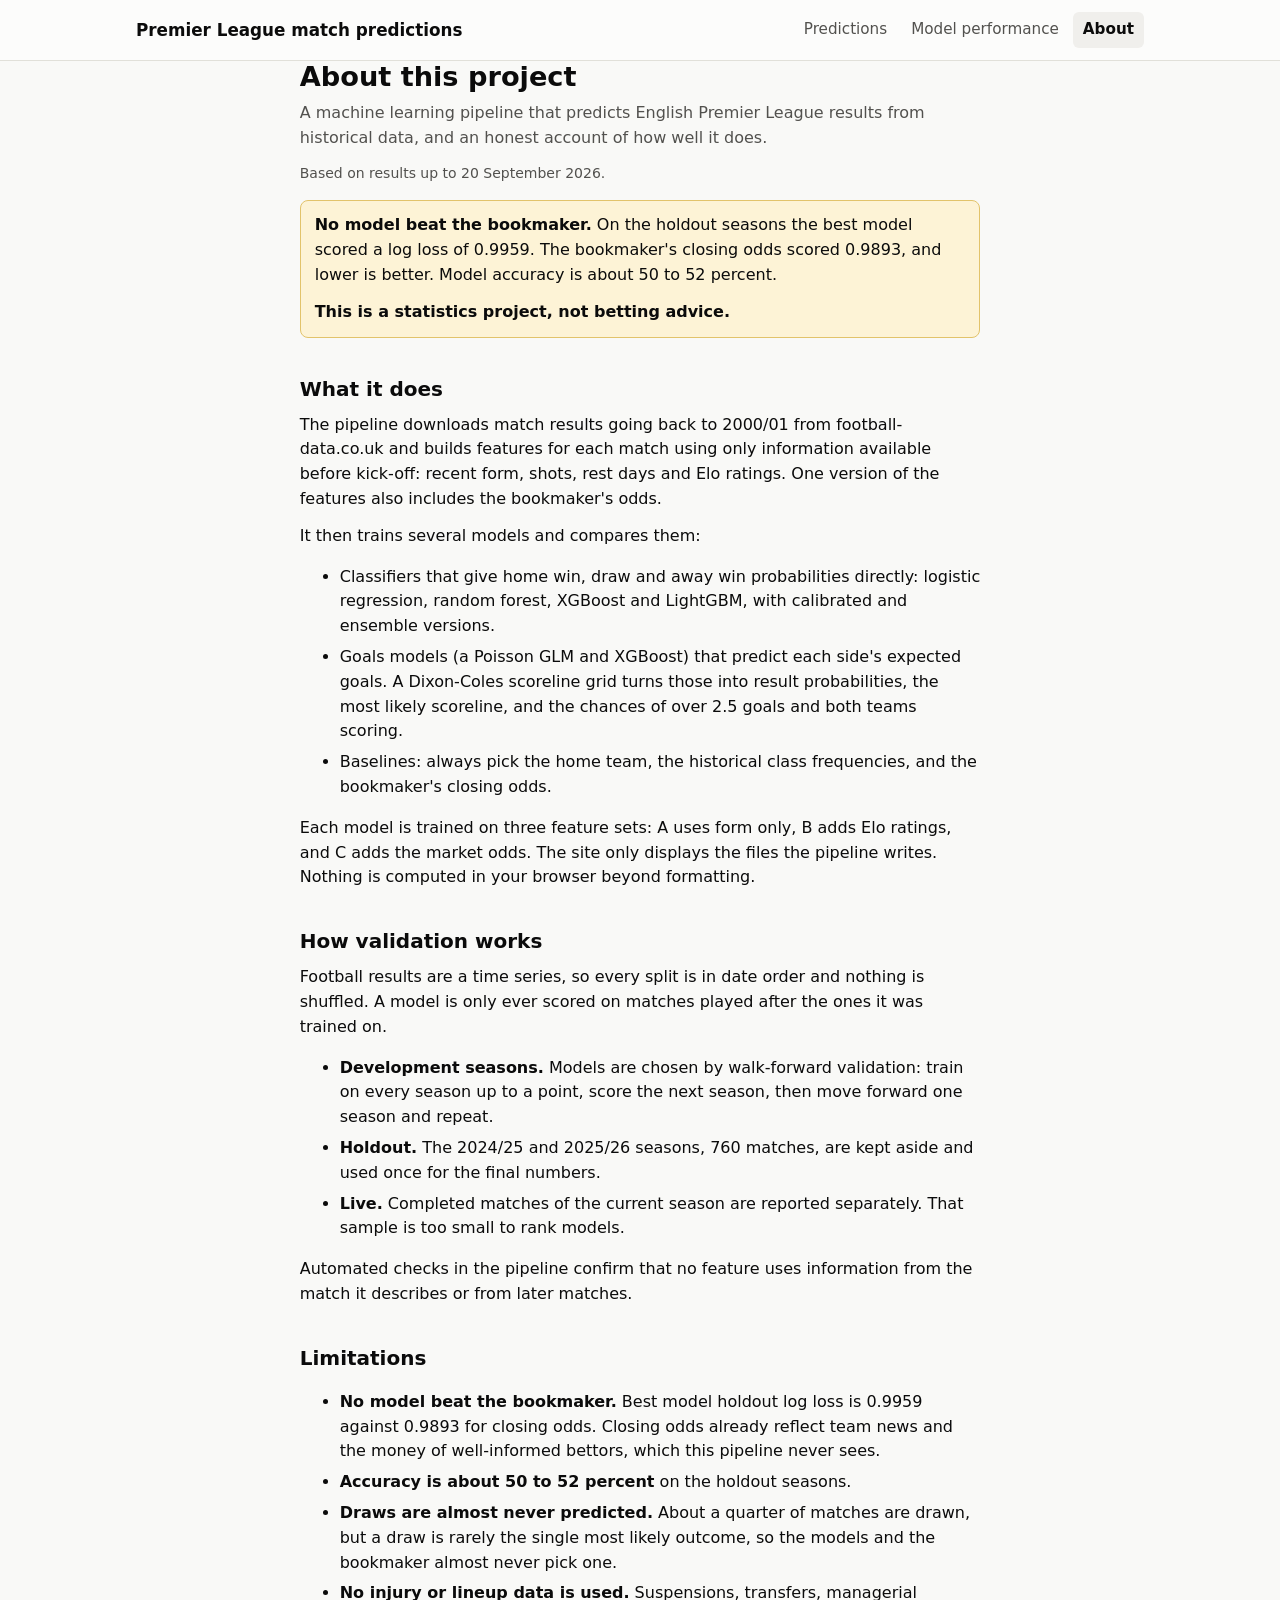
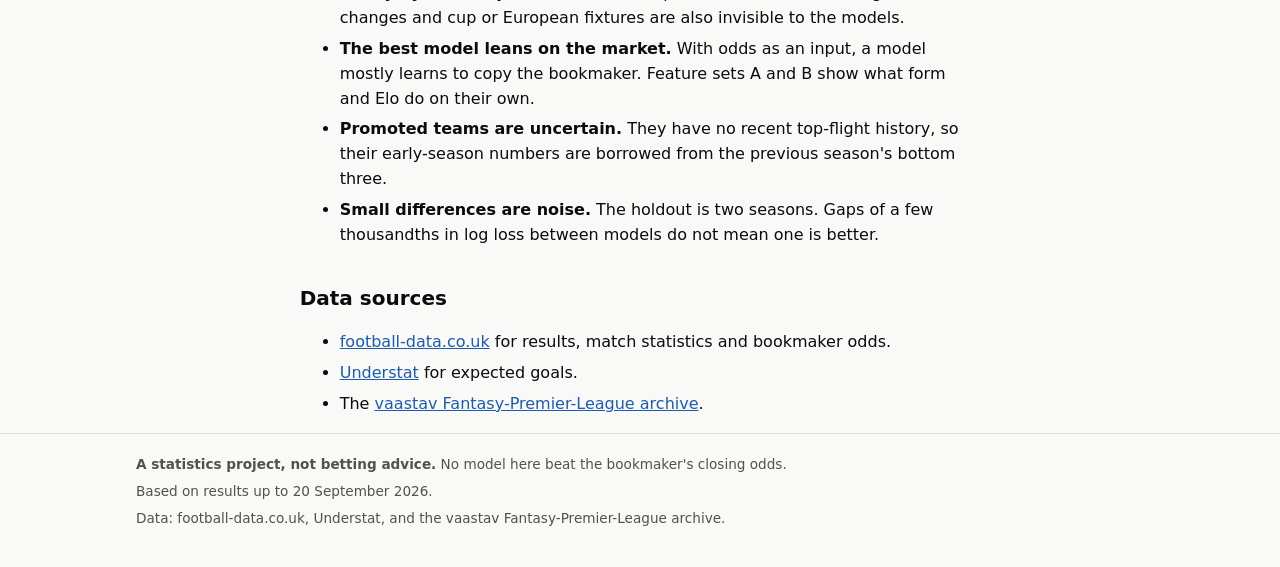
==== docs/about.html @ a0aacb61 "the web pages" ====
<!doctype html>
<html lang="en">
<head>
  <meta charset="utf-8">
  <meta name="viewport" content="width=device-width, initial-scale=1">
  <title>About · Premier League match predictions</title>
  <meta name="description" content="What the project does, how it was validated, and its limitations.">
  <link rel="stylesheet" href="css/style.css">
</head>
<body>
  <header class="site-header" id="site-header"></header>
  <main class="wrap prose">
    <h1>About this project</h1>
    <p class="lede">A machine learning pipeline that predicts English Premier League results from
      historical data, and an honest account of how well it does.</p>
    <p class="small" data-trained-through></p>

    <div class="notice">
      <p><strong>No model beat the bookmaker.</strong> On the holdout seasons the best model scored a log
        loss of 0.9959. The bookmaker's closing odds scored 0.9893, and lower is better. Model accuracy is
        about 50 to 52 percent.</p>
      <p><strong>This is a statistics project, not betting advice.</strong></p>
    </div>

    <h2>What it does</h2>
    <p>The pipeline downloads match results going back to 2000/01 from football-data.co.uk and builds
      features for each match using only information available before kick-off: recent form, shots,
      rest days and Elo ratings. One version of the features also includes the bookmaker's odds.</p>
    <p>It then trains several models and compares them:</p>
    <ul>
      <li>Classifiers that give home win, draw and away win probabilities directly: logistic regression,
        random forest, XGBoost and LightGBM, with calibrated and ensemble versions.</li>
      <li>Goals models (a Poisson GLM and XGBoost) that predict each side's expected goals. A
        Dixon-Coles scoreline grid turns those into result probabilities, the most likely scoreline,
        and the chances of over 2.5 goals and both teams scoring.</li>
      <li>Baselines: always pick the home team, the historical class frequencies, and the bookmaker's
        closing odds.</li>
    </ul>
    <p>Each model is trained on three feature sets: A uses form only, B adds Elo ratings, and C adds
      the market odds. The site only displays the files the pipeline writes. Nothing is computed in
      your browser beyond formatting.</p>

    <h2>How validation works</h2>
    <p>Football results are a time series, so every split is in date order and nothing is shuffled.
      A model is only ever scored on matches played after the ones it was trained on.</p>
    <ul>
      <li><strong>Development seasons.</strong> Models are chosen by walk-forward validation: train on
        every season up to a point, score the next season, then move forward one season and repeat.</li>
      <li><strong>Holdout.</strong> The 2024/25 and 2025/26 seasons, 760 matches, are kept aside and
        used once for the final numbers.</li>
      <li><strong>Live.</strong> Completed matches of the current season are reported separately.
        That sample is too small to rank models.</li>
    </ul>
    <p>Automated checks in the pipeline confirm that no feature uses information from the match it
      describes or from later matches.</p>

    <h2>Limitations</h2>
    <ul>
      <li><strong>No model beat the bookmaker.</strong> Best model holdout log loss is 0.9959 against
        0.9893 for closing odds. Closing odds already reflect team news and the money of well-informed
        bettors, which this pipeline never sees.</li>
      <li><strong>Accuracy is about 50 to 52 percent</strong> on the holdout seasons.</li>
      <li><strong>Draws are almost never predicted.</strong> About a quarter of matches are drawn, but
        a draw is rarely the single most likely outcome, so the models and the bookmaker almost never
        pick one.</li>
      <li><strong>No injury or lineup data is used.</strong> Suspensions, transfers, managerial
        changes and cup or European fixtures are also invisible to the models.</li>
      <li><strong>The best model leans on the market.</strong> With odds as an input, a model mostly
        learns to copy the bookmaker. Feature sets A and B show what form and Elo do on their own.</li>
      <li><strong>Promoted teams are uncertain.</strong> They have no recent top-flight history, so
        their early-season numbers are borrowed from the previous season's bottom three.</li>
      <li><strong>Small differences are noise.</strong> The holdout is two seasons. Gaps of a few
        thousandths in log loss between models do not mean one is better.</li>
    </ul>

    <h2>Data sources</h2>
    <ul>
      <li><a href="https://www.football-data.co.uk/">football-data.co.uk</a> for results, match
        statistics and bookmaker odds.</li>
      <li><a href="https://understat.com/">Understat</a> for expected goals.</li>
      <li>The <a href="https://github.com/vaastav/Fantasy-Premier-League">vaastav Fantasy-Premier-League
        archive</a>.</li>
    </ul>
  </main>
  <footer class="site-footer" id="site-footer"></footer>
  <script src="js/common.js"></script>
  <script>renderChrome("about.html");</script>
</body>
</html>
---- docs/css/style.css ----
:root {
  --page: #f9f9f7;
  --surface: #fcfcfb;
  --surface-2: #f0efec;
  --text: #0b0b0b;
  --text-2: #52514e;
  --muted: #6f6d68;
  --line: #e1e0d9;
  --axis: #c3c2b7;
  --link: #1c5cab;
  --home: #2a78d6;
  --draw: #a9a79f;
  --away: #eb6834;
  --set-a: #2a78d6;
  --set-b: #eb6834;
  --set-c: #1baf7a;
  --bench-bg: #fdf3d6;
  --bench-line: #b07a00;
  --notice-bg: #fdf3d6;
  --notice-line: #e2c36b;
}

@media (prefers-color-scheme: dark) {
  :root {
    --page: #0d0d0d;
    --surface: #1a1a19;
    --surface-2: #262624;
    --text: #f0efec;
    --text-2: #c3c2b7;
    --muted: #9c9a93;
    --line: #2c2c2a;
    --axis: #4a4a46;
    --link: #86b6ef;
    --home: #3987e5;
    --draw: #6b6a65;
    --away: #d95926;
    --set-a: #3987e5;
    --set-b: #d95926;
    --set-c: #199e70;
    --bench-bg: #33290d;
    --bench-line: #e0a82a;
    --notice-bg: #2b2410;
    --notice-line: #6b5518;
  }
}

* { box-sizing: border-box; }

html { color-scheme: light dark; }

body {
  margin: 0;
  background: var(--page);
  color: var(--text);
  font: 16px/1.55 system-ui, -apple-system, "Segoe UI", Roboto, Helvetica, Arial, sans-serif;
}

a { color: var(--link); }

.wrap { max-width: 1040px; margin: 0 auto; padding: 0 16px; }

/* Header and navigation */
.site-header { background: var(--surface); border-bottom: 1px solid var(--line); }
.site-header .wrap {
  display: flex; flex-wrap: wrap; align-items: center;
  justify-content: space-between; gap: 4px 24px; padding-top: 12px; padding-bottom: 12px;
}
.brand { font-weight: 700; font-size: 1.05rem; color: var(--text); text-decoration: none; }
nav { display: flex; gap: 4px; flex-wrap: wrap; }
nav a {
  padding: 6px 10px; border-radius: 6px; color: var(--text-2);
  text-decoration: none; font-size: 0.95rem;
}
nav a:hover { background: var(--surface-2); color: var(--text); }
nav a[aria-current="page"] { background: var(--surface-2); color: var(--text); font-weight: 600; }

main { padding: 24px 0 48px; }
h1 { font-size: 1.7rem; line-height: 1.2; margin: 0 0 8px; }
h2 { font-size: 1.25rem; margin: 36px 0 8px; }
h3 { font-size: 1.05rem; margin: 24px 0 6px; }
p { margin: 0 0 12px; }
.lede { color: var(--text-2); max-width: 70ch; }
.prose { max-width: 70ch; }
.prose li { margin-bottom: 6px; }
.small { font-size: 0.875rem; color: var(--text-2); }
.num { font-variant-numeric: tabular-nums; }

.notice {
  background: var(--notice-bg); border: 1px solid var(--notice-line);
  border-radius: 8px; padding: 12px 14px; margin: 16px 0; max-width: 80ch;
}
.notice p:last-child { margin-bottom: 0; }

.error {
  border: 1px solid var(--away); border-radius: 8px; padding: 12px 14px;
  background: var(--surface); margin: 16px 0;
}

/* Fixture cards */
.day { font-size: 1rem; color: var(--text-2); margin: 28px 0 10px; font-weight: 600; }
.fixtures { display: grid; grid-template-columns: repeat(auto-fill, minmax(320px, 1fr)); gap: 14px; }
.card {
  background: var(--surface); border: 1px solid var(--line);
  border-radius: 10px; padding: 16px; min-width: 0;
}
.teams {
  display: grid; grid-template-columns: 1fr auto 1fr; gap: 8px;
  align-items: baseline; margin-bottom: 14px;
}
.team { font-weight: 700; font-size: 1.1rem; color: var(--text); overflow-wrap: anywhere; }
.team.away { text-align: right; }
.team .side { display: block; font-weight: 400; font-size: 0.75rem; color: var(--muted); }
.vs { color: var(--muted); font-size: 0.85rem; }

.prob { margin-bottom: 10px; }
.prob-head {
  display: flex; justify-content: space-between; align-items: baseline;
  font-size: 0.8rem; color: var(--text-2); margin-bottom: 4px;
}
.prob-nums {
  display: grid; grid-template-columns: repeat(3, 1fr);
  font-variant-numeric: tabular-nums; margin-bottom: 4px; color: var(--text);
}
.prob-nums span:nth-child(2) { text-align: center; }
.prob-nums span:nth-child(3) { text-align: right; }
.prob-nums b { font-size: 1.05rem; }
.prob-nums small { color: var(--muted); font-size: 0.75rem; margin-right: 4px; }
.prob.market .prob-nums b { font-size: 0.9rem; font-weight: 500; color: var(--text-2); }
.bar { display: flex; gap: 2px; height: 14px; }
.prob.market .bar { height: 6px; }
.bar i { display: block; min-width: 2px; border-radius: 3px; }
.bar .h { background: var(--home); }
.bar .d { background: var(--draw); }
.bar .a { background: var(--away); }
.gap { font-size: 0.85rem; color: var(--text-2); margin: 0 0 12px; }
.gap strong { color: var(--text); }

.stats {
  display: grid; grid-template-columns: repeat(2, 1fr); gap: 10px 8px;
  border-top: 1px solid var(--line); padding-top: 12px; margin: 0;
}
.stats div { min-width: 0; }
.stats dt { font-size: 0.72rem; color: var(--muted); }
.stats dd { margin: 0; white-space: nowrap; font-weight: 600; font-variant-numeric: tabular-nums; color: var(--text); }

.legend { display: flex; flex-wrap: wrap; gap: 6px 16px; font-size: 0.85rem; color: var(--text-2); margin: 12px 0; }
.legend span { display: inline-flex; align-items: center; gap: 6px; }
.swatch { width: 12px; height: 12px; border-radius: 3px; display: inline-block; }
.swatch.dot { border-radius: 50%; }
.swatch.rule { width: 2px; height: 14px; border-radius: 0; background: var(--bench-line); }

/* Headline tiles */
.tiles { display: grid; grid-template-columns: repeat(auto-fit, minmax(190px, 1fr)); gap: 12px; margin: 16px 0; }
.tile { background: var(--surface); border: 1px solid var(--line); border-radius: 10px; padding: 14px; }
.tile .label { font-size: 0.8rem; color: var(--text-2); }
.tile .value { font-size: 1.7rem; font-weight: 700; font-variant-numeric: tabular-nums; color: var(--text); }
.tile .sub { font-size: 0.8rem; color: var(--muted); }

/* Chart */
.panel { background: var(--surface); border: 1px solid var(--line); border-radius: 10px; padding: 16px; position: relative; }
#chart svg { display: block; width: 100%; height: auto; overflow: visible; }
#chart text { font-family: inherit; }
.tooltip {
  position: absolute; pointer-events: none; z-index: 5; display: none;
  background: var(--text); color: var(--page); padding: 6px 9px; border-radius: 6px;
  font-size: 0.8rem; line-height: 1.35; max-width: 240px;
}

/* Tables */
.controls { display: flex; flex-wrap: wrap; gap: 8px 16px; align-items: center; margin: 12px 0; font-size: 0.9rem; }
select {
  font: inherit; padding: 6px 8px; border-radius: 6px;
  border: 1px solid var(--axis); background: var(--surface); color: var(--text);
}
.table-scroll { overflow-x: auto; background: var(--surface); border: 1px solid var(--line); border-radius: 10px; }
table { border-collapse: collapse; width: 100%; font-size: 0.875rem; }
th, td { padding: 8px 10px; text-align: left; border-bottom: 1px solid var(--line); white-space: nowrap; color: var(--text); }
td.n, th.n { text-align: right; font-variant-numeric: tabular-nums; }
td.note { white-space: normal; min-width: 220px; color: var(--text-2); }
td.blank { color: var(--muted); }
thead th { background: var(--surface-2); font-weight: 600; position: sticky; top: 0; }
thead th button {
  font: inherit; font-weight: 600; color: inherit; background: none; border: 0;
  padding: 0; cursor: pointer; white-space: nowrap;
}
thead th button:hover { text-decoration: underline; }
thead th button .arrow { color: var(--muted); display: inline-block; width: 1em; }
tbody tr:last-child td { border-bottom: 0; }
tr.benchmark td { background: var(--bench-bg); font-weight: 600; }
tr.benchmark td:first-child { box-shadow: inset 3px 0 0 var(--bench-line); }
.tag {
  display: inline-block; font-size: 0.7rem; font-weight: 600; padding: 1px 6px; margin-left: 6px;
  border: 1px solid var(--bench-line); border-radius: 10px; color: var(--text); vertical-align: middle;
}
.set { display: inline-flex; align-items: center; gap: 6px; }

.site-footer { border-top: 1px solid var(--line); padding: 20px 0 32px; color: var(--text-2); font-size: 0.85rem; }
.site-footer p { margin-bottom: 6px; }

@media (max-width: 420px) {
  .fixtures { grid-template-columns: 1fr; }
  h1 { font-size: 1.4rem; }
}
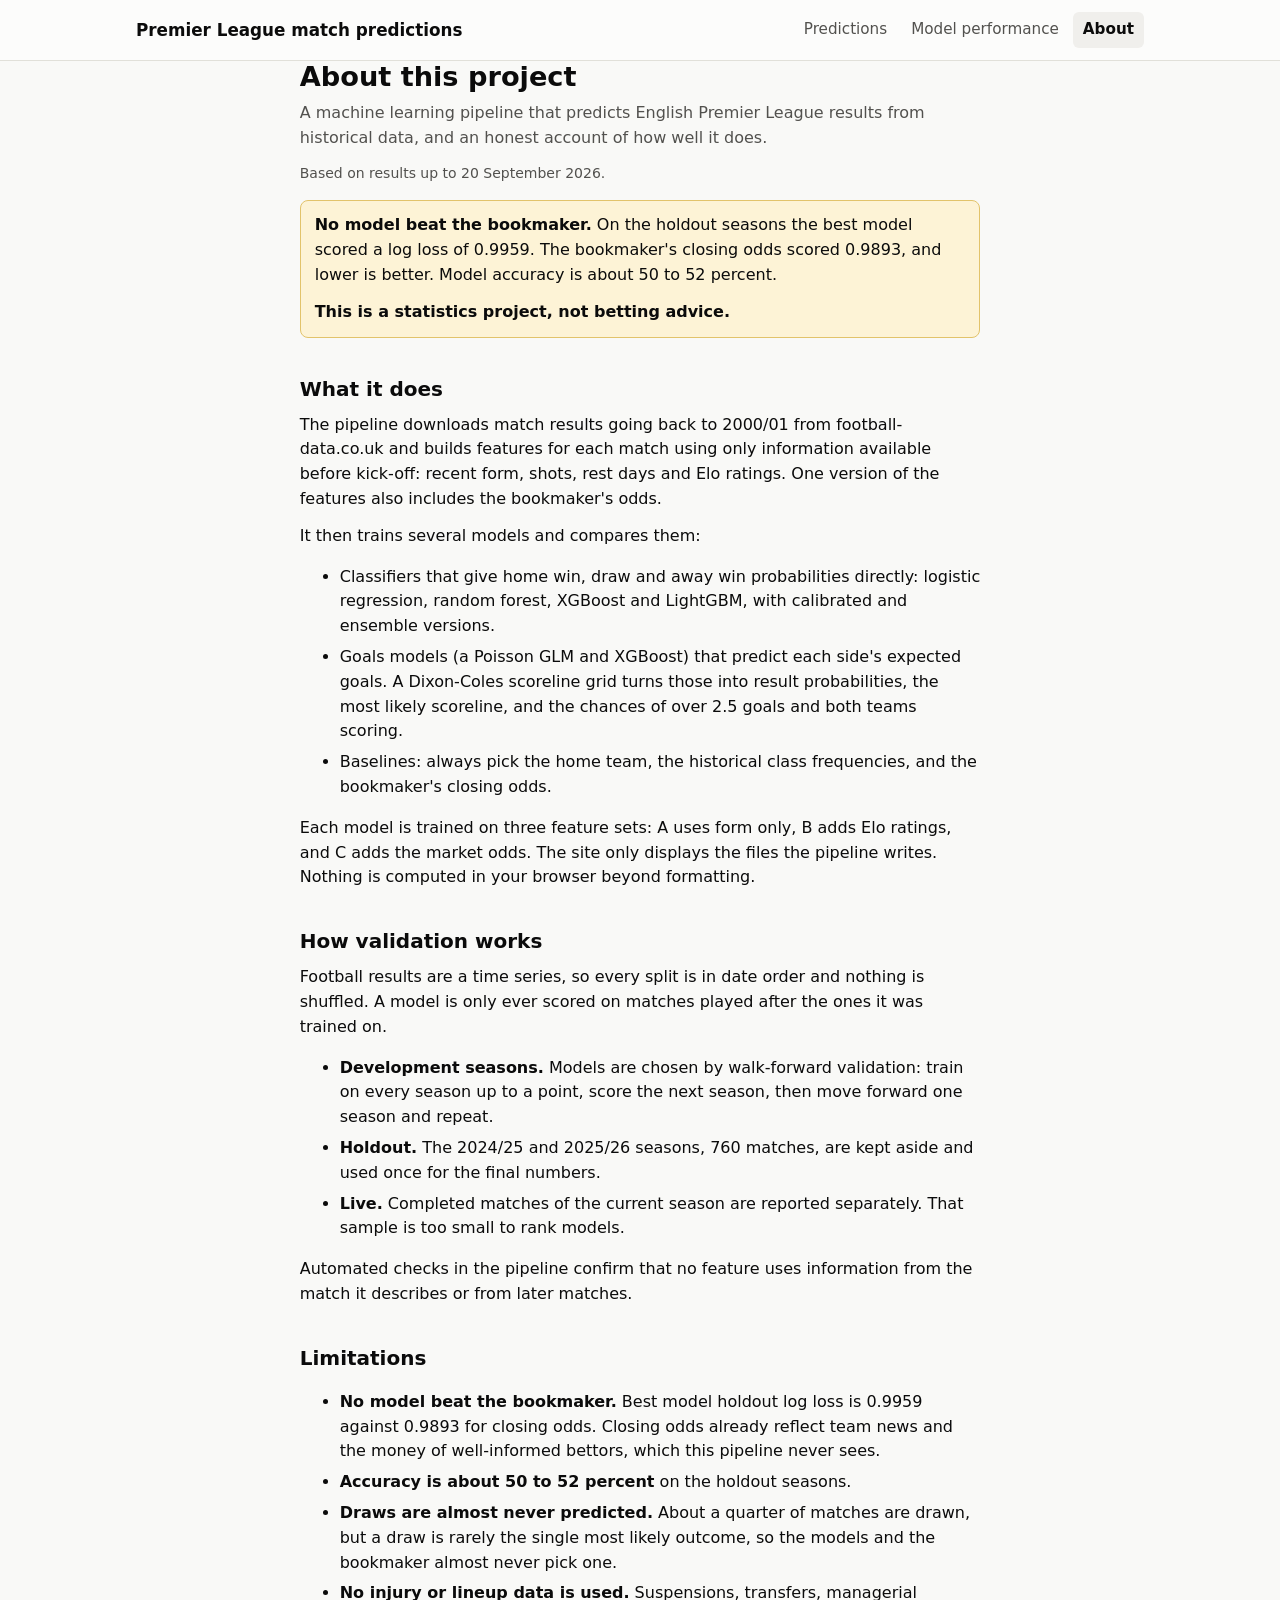
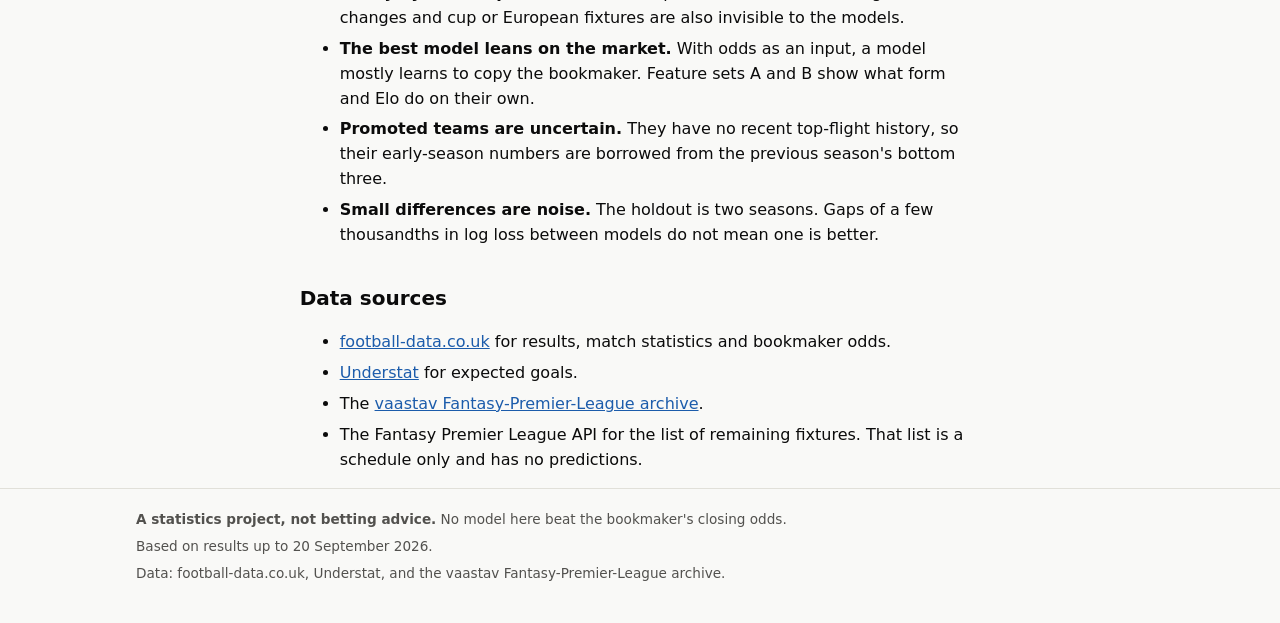
==== commit 6d6e7639: "more work done" ====
--- a/docs/about.html
+++ b/docs/about.html
@@ -80,6 +80,8 @@
       <li><a href="https://understat.com/">Understat</a> for expected goals.</li>
       <li>The <a href="https://github.com/vaastav/Fantasy-Premier-League">vaastav Fantasy-Premier-League
         archive</a>.</li>
+      <li>The Fantasy Premier League API for the list of remaining fixtures. That list is a schedule
+        only and has no predictions.</li>
     </ul>
   </main>
   <footer class="site-footer" id="site-footer"></footer>
--- a/docs/css/style.css
+++ b/docs/css/style.css
@@ -201,3 +201,23 @@
   .fixtures { grid-template-columns: 1fr; }
   h1 { font-size: 1.4rem; }
 }
+
+/* Remaining fixtures */
+.week { background: var(--surface); border: 1px solid var(--line); border-radius: 10px; margin-bottom: 8px; }
+.week summary {
+  display: flex; flex-wrap: wrap; justify-content: space-between; gap: 2px 16px;
+  padding: 10px 14px; cursor: pointer; font-weight: 600; color: var(--text);
+}
+.week ul { list-style: none; margin: 0; padding: 0 14px 8px; }
+.week li {
+  display: grid; grid-template-columns: 7.5em 1fr auto 1fr; gap: 8px; align-items: baseline;
+  padding: 7px 0; border-top: 1px solid var(--line);
+}
+.week .when { color: var(--text-2); font-size: 0.8rem; }
+.week .team { font-size: 0.95rem; font-weight: 600; }
+.week .team.home { text-align: right; }
+.week .team.away { text-align: left; }
+@media (max-width: 420px) {
+  .week li { grid-template-columns: 1fr auto 1fr; }
+  .week .when { grid-column: 1 / -1; }
+}
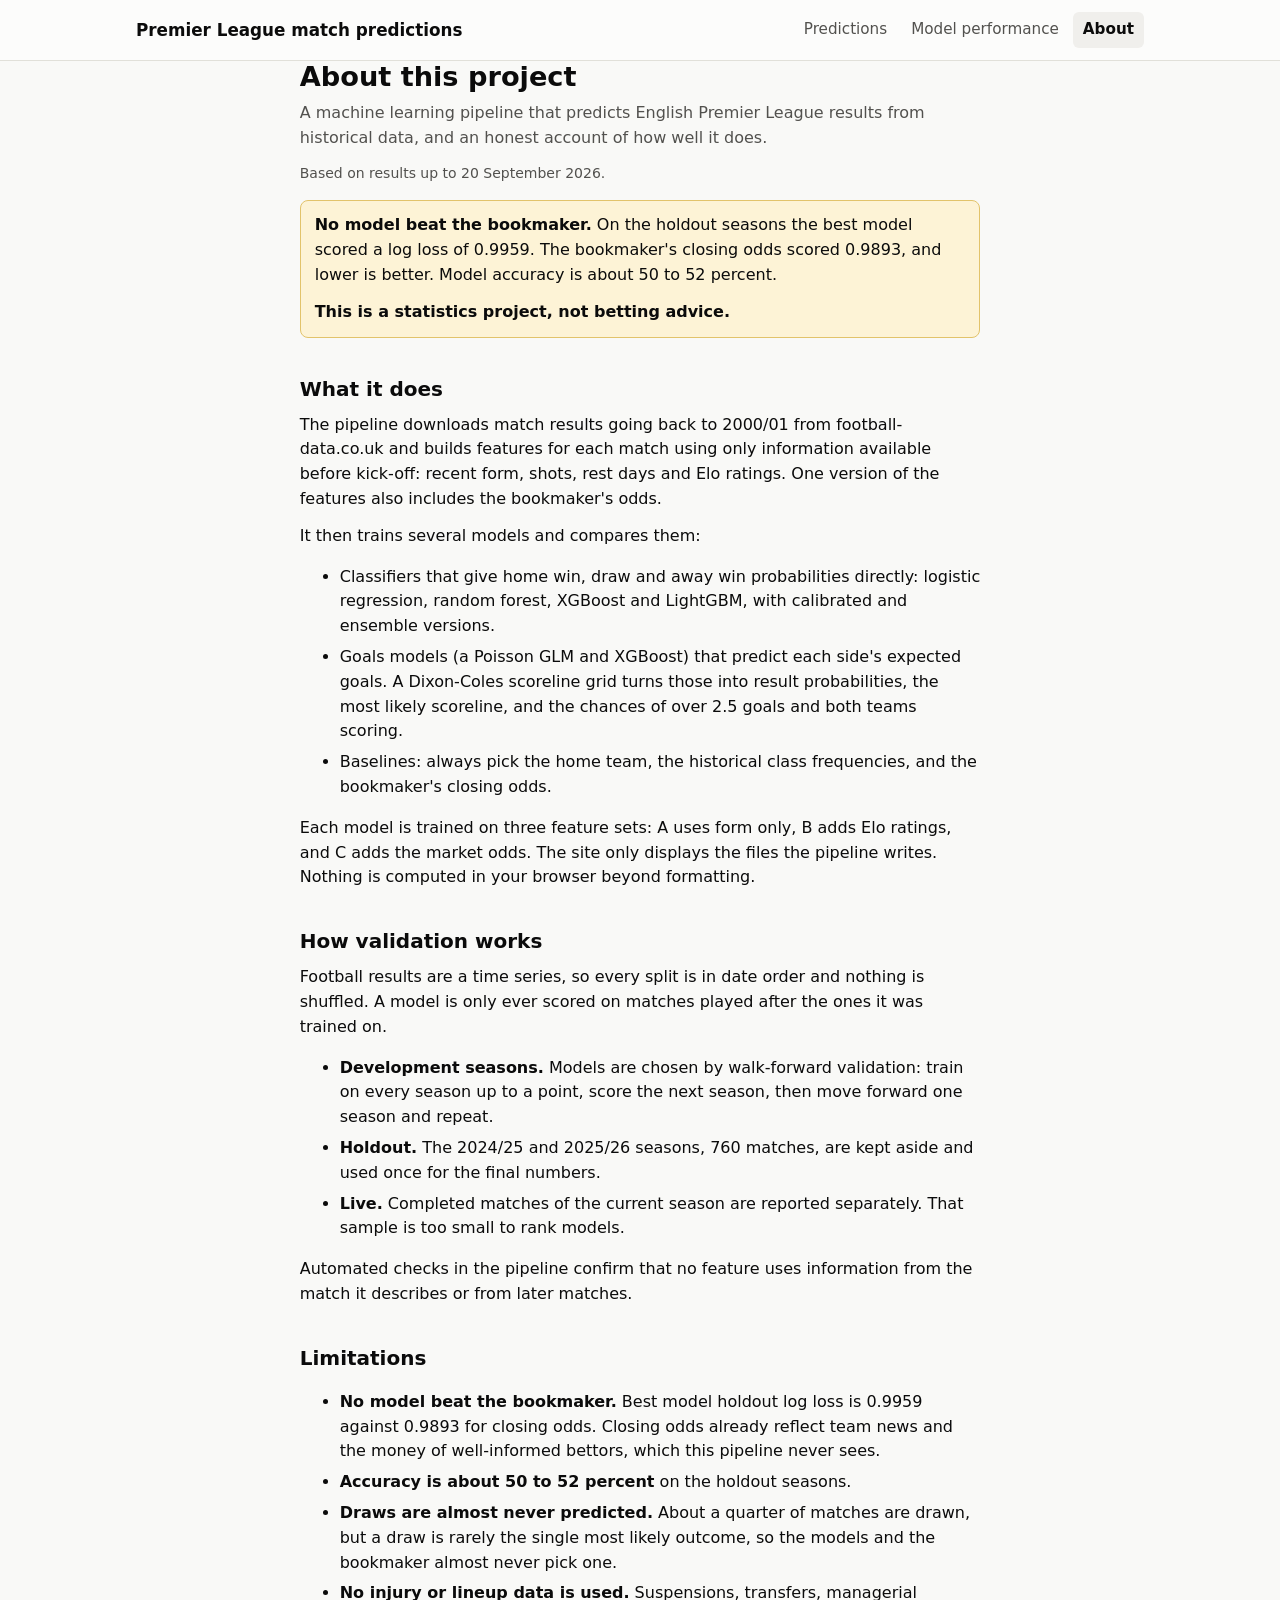
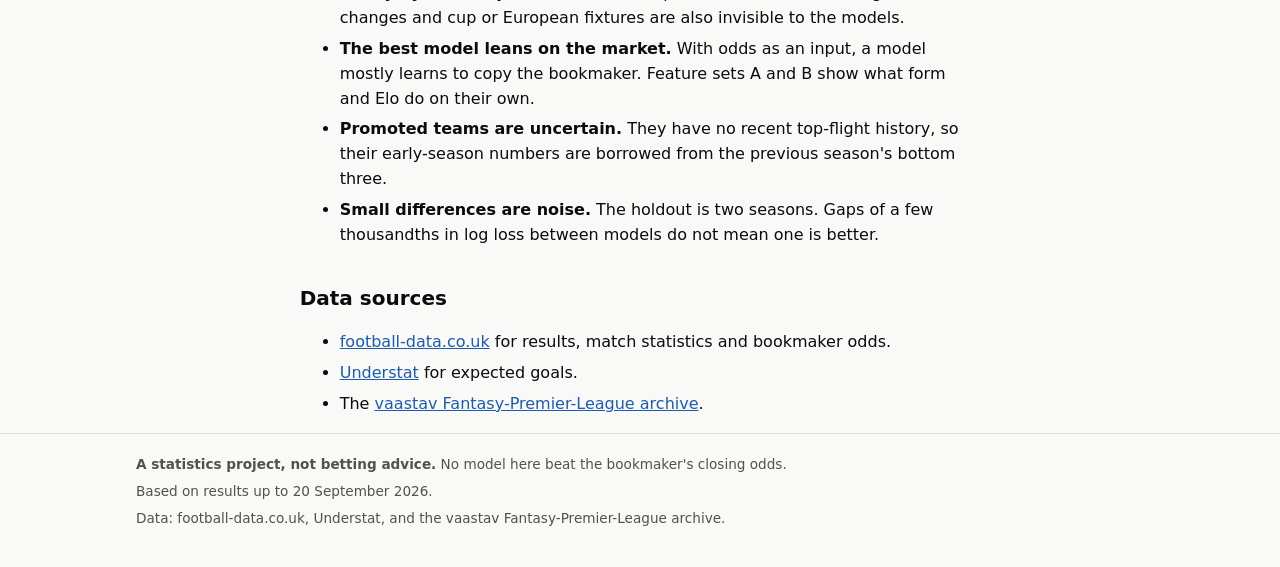
==== commit fa142450: "Add static site, README, licence and pipeline outputs Adds a plain HTML/CSS/JS site in docs/ (predic" ====
--- a/docs/about.html
+++ b/docs/about.html
@@ -80,8 +80,6 @@
       <li><a href="https://understat.com/">Understat</a> for expected goals.</li>
       <li>The <a href="https://github.com/vaastav/Fantasy-Premier-League">vaastav Fantasy-Premier-League
         archive</a>.</li>
-      <li>The Fantasy Premier League API for the list of remaining fixtures. That list is a schedule
-        only and has no predictions.</li>
     </ul>
   </main>
   <footer class="site-footer" id="site-footer"></footer>
--- a/docs/css/style.css
+++ b/docs/css/style.css
@@ -201,23 +201,3 @@
   .fixtures { grid-template-columns: 1fr; }
   h1 { font-size: 1.4rem; }
 }
-
-/* Remaining fixtures */
-.week { background: var(--surface); border: 1px solid var(--line); border-radius: 10px; margin-bottom: 8px; }
-.week summary {
-  display: flex; flex-wrap: wrap; justify-content: space-between; gap: 2px 16px;
-  padding: 10px 14px; cursor: pointer; font-weight: 600; color: var(--text);
-}
-.week ul { list-style: none; margin: 0; padding: 0 14px 8px; }
-.week li {
-  display: grid; grid-template-columns: 7.5em 1fr auto 1fr; gap: 8px; align-items: baseline;
-  padding: 7px 0; border-top: 1px solid var(--line);
-}
-.week .when { color: var(--text-2); font-size: 0.8rem; }
-.week .team { font-size: 0.95rem; font-weight: 600; }
-.week .team.home { text-align: right; }
-.week .team.away { text-align: left; }
-@media (max-width: 420px) {
-  .week li { grid-template-columns: 1fr auto 1fr; }
-  .week .when { grid-column: 1 / -1; }
-}
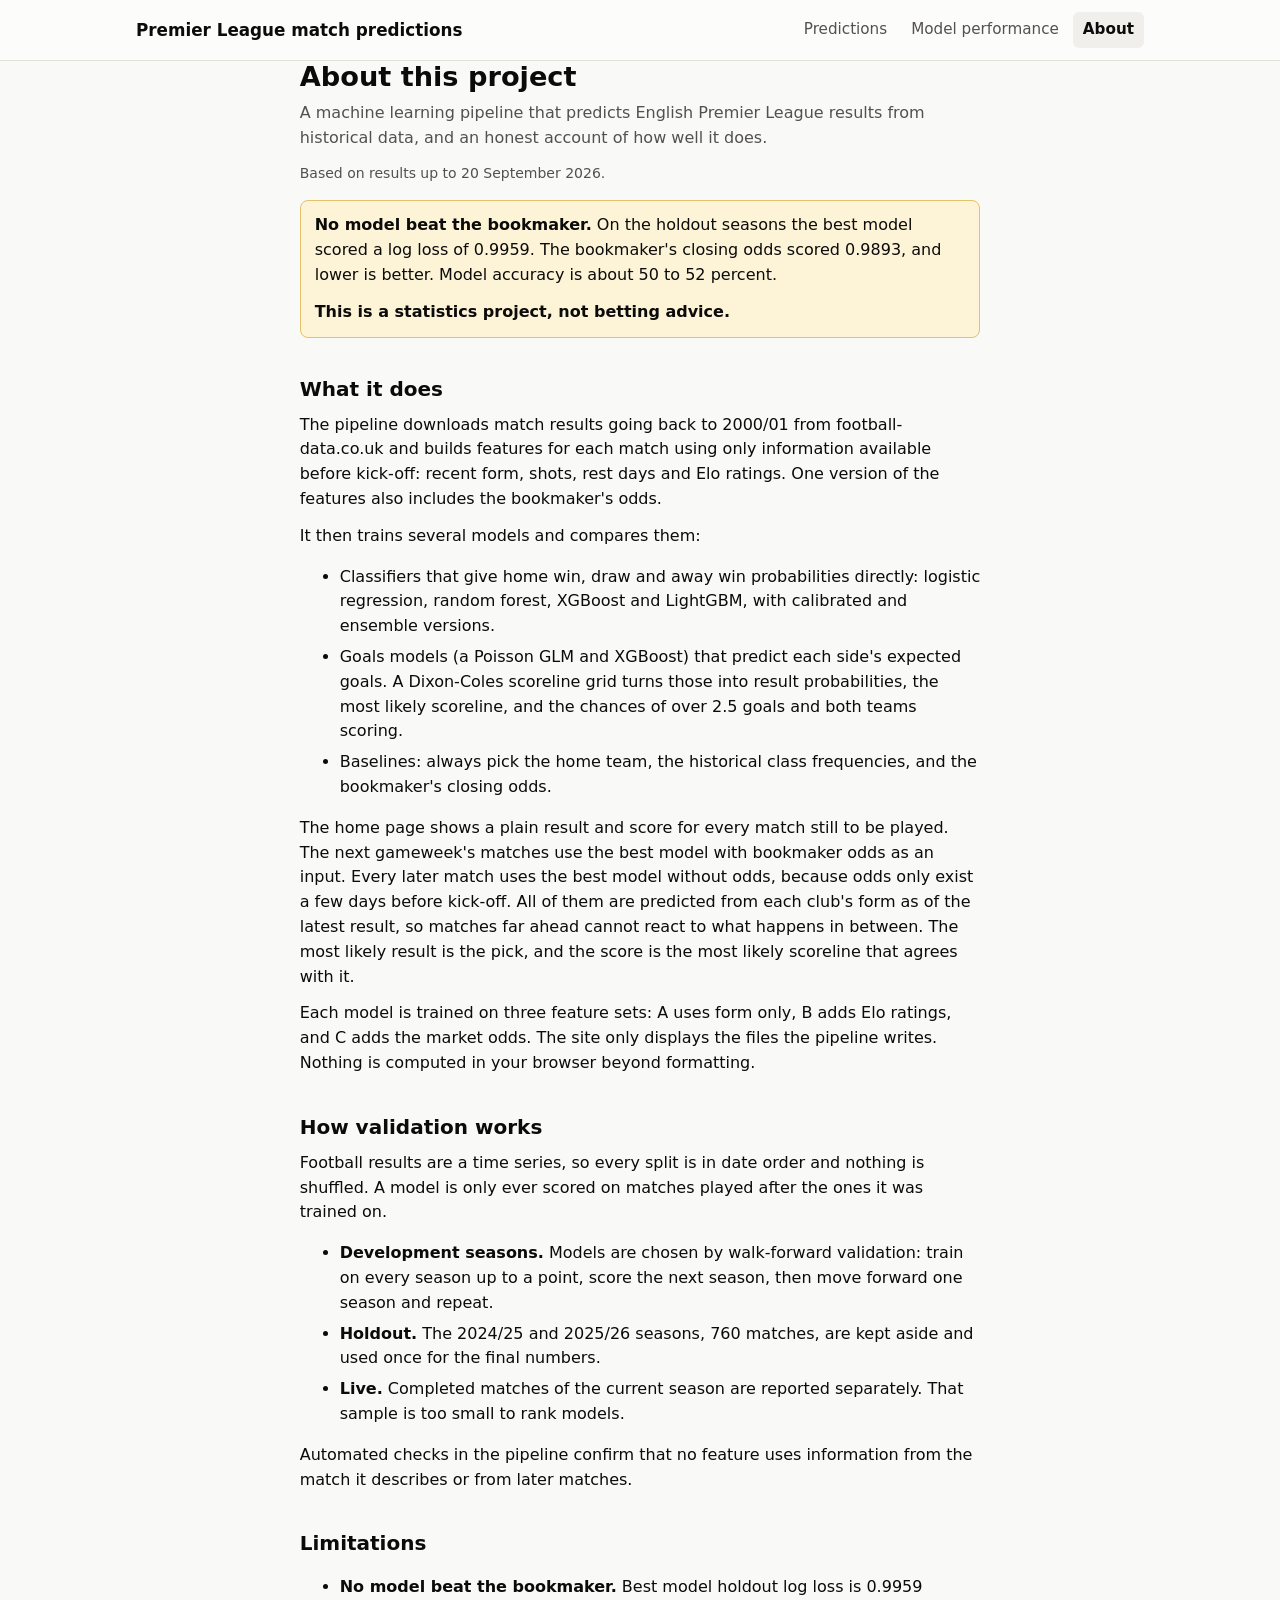
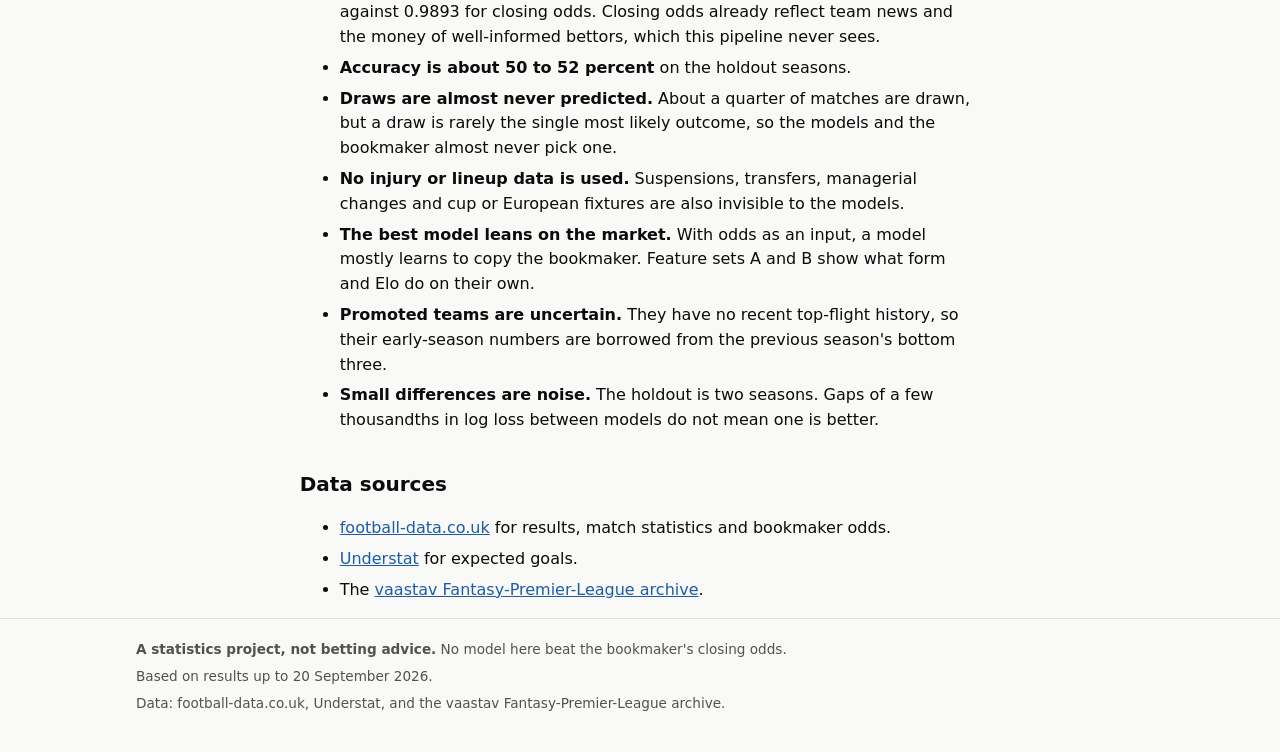
==== commit aa3ba1e2: "Show predicted results for every remaining match The notebook now writes predictions_remaining_seaso" ====
--- a/docs/about.html
+++ b/docs/about.html
@@ -36,6 +36,12 @@
       <li>Baselines: always pick the home team, the historical class frequencies, and the bookmaker's
         closing odds.</li>
     </ul>
+    <p>The home page shows a plain result and score for every match still to be played. The next
+      gameweek's matches use the best model with bookmaker odds as an input. Every later match uses the
+      best model without odds, because odds only exist a few days before kick-off. All of them are
+      predicted from each club's form as of the latest result, so matches far ahead cannot react to what
+      happens in between. The most likely result is the pick, and the score is the most likely scoreline
+      that agrees with it.</p>
     <p>Each model is trained on three feature sets: A uses form only, B adds Elo ratings, and C adds
       the market odds. The site only displays the files the pipeline writes. Nothing is computed in
       your browser beyond formatting.</p>
--- a/docs/css/style.css
+++ b/docs/css/style.css
@@ -97,51 +97,39 @@
 }
 
 /* Fixture cards */
-.day { font-size: 1rem; color: var(--text-2); margin: 28px 0 10px; font-weight: 600; }
-.fixtures { display: grid; grid-template-columns: repeat(auto-fill, minmax(320px, 1fr)); gap: 14px; }
-.card {
-  background: var(--surface); border: 1px solid var(--line);
-  border-radius: 10px; padding: 16px; min-width: 0;
+.controls label { font-weight: 600; }
+.summary { display: grid; grid-template-columns: repeat(auto-fit, minmax(150px, 1fr)); gap: 12px; margin: 16px 0 8px; }
+.gw { margin: 28px 0 10px; display: flex; flex-wrap: wrap; align-items: baseline; gap: 2px 12px; }
+.gw h2 { margin: 0; font-size: 1.15rem; }
+.fixtures { display: grid; gap: 8px; }
+.fx {
+  background: var(--surface); border: 1px solid var(--line); border-radius: 10px;
+  padding: 12px 14px; display: grid; grid-template-columns: 9.5em 1fr 4.5em 1fr 9.5em;
+  gap: 8px 12px; align-items: center;
 }
-.teams {
-  display: grid; grid-template-columns: 1fr auto 1fr; gap: 8px;
-  align-items: baseline; margin-bottom: 14px;
+.fx .when { font-size: 0.85rem; color: var(--text-2); }
+.fx .team { font-weight: 600; font-size: 1.02rem; color: var(--text); overflow-wrap: anywhere; }
+.fx .team.home { text-align: right; }
+.fx .team.pick { font-weight: 800; }
+.fx .team.pick::after { content: " \2713"; color: var(--muted); font-weight: 400; }
+.fx .score {
+  text-align: center; font-size: 1.25rem; font-weight: 800; font-variant-numeric: tabular-nums;
+  background: var(--surface-2); border-radius: 8px; padding: 2px 0; color: var(--text);
 }
-.team { font-weight: 700; font-size: 1.1rem; color: var(--text); overflow-wrap: anywhere; }
-.team.away { text-align: right; }
-.team .side { display: block; font-weight: 400; font-size: 0.75rem; color: var(--muted); }
-.vs { color: var(--muted); font-size: 0.85rem; }
-
-.prob { margin-bottom: 10px; }
-.prob-head {
-  display: flex; justify-content: space-between; align-items: baseline;
-  font-size: 0.8rem; color: var(--text-2); margin-bottom: 4px;
+.fx .verdict { justify-self: end; text-align: right; }
+.pill {
+  display: inline-block; font-size: 0.78rem; font-weight: 700; padding: 2px 9px; border-radius: 12px;
+  border: 2px solid var(--axis); color: var(--text); white-space: nowrap;
 }
-.prob-nums {
-  display: grid; grid-template-columns: repeat(3, 1fr);
-  font-variant-numeric: tabular-nums; margin-bottom: 4px; color: var(--text);
+.pill.h { border-color: var(--home); }
+.pill.a { border-color: var(--away); }
+.pill.d { border-color: var(--draw); }
+.basis { display: block; font-size: 0.72rem; color: var(--muted); margin-top: 2px; }
+@media (max-width: 720px) {
+  .fx { grid-template-columns: 1fr 4em 1fr; }
+  .fx .when { grid-column: 1 / -1; }
+  .fx .verdict { grid-column: 1 / -1; justify-self: start; text-align: left; }
 }
-.prob-nums span:nth-child(2) { text-align: center; }
-.prob-nums span:nth-child(3) { text-align: right; }
-.prob-nums b { font-size: 1.05rem; }
-.prob-nums small { color: var(--muted); font-size: 0.75rem; margin-right: 4px; }
-.prob.market .prob-nums b { font-size: 0.9rem; font-weight: 500; color: var(--text-2); }
-.bar { display: flex; gap: 2px; height: 14px; }
-.prob.market .bar { height: 6px; }
-.bar i { display: block; min-width: 2px; border-radius: 3px; }
-.bar .h { background: var(--home); }
-.bar .d { background: var(--draw); }
-.bar .a { background: var(--away); }
-.gap { font-size: 0.85rem; color: var(--text-2); margin: 0 0 12px; }
-.gap strong { color: var(--text); }
-
-.stats {
-  display: grid; grid-template-columns: repeat(2, 1fr); gap: 10px 8px;
-  border-top: 1px solid var(--line); padding-top: 12px; margin: 0;
-}
-.stats div { min-width: 0; }
-.stats dt { font-size: 0.72rem; color: var(--muted); }
-.stats dd { margin: 0; white-space: nowrap; font-weight: 600; font-variant-numeric: tabular-nums; color: var(--text); }
 
 .legend { display: flex; flex-wrap: wrap; gap: 6px 16px; font-size: 0.85rem; color: var(--text-2); margin: 12px 0; }
 .legend span { display: inline-flex; align-items: center; gap: 6px; }
@@ -201,3 +189,4 @@
   .fixtures { grid-template-columns: 1fr; }
   h1 { font-size: 1.4rem; }
 }
+.summary .tile .value { font-size: 1.5rem; }
